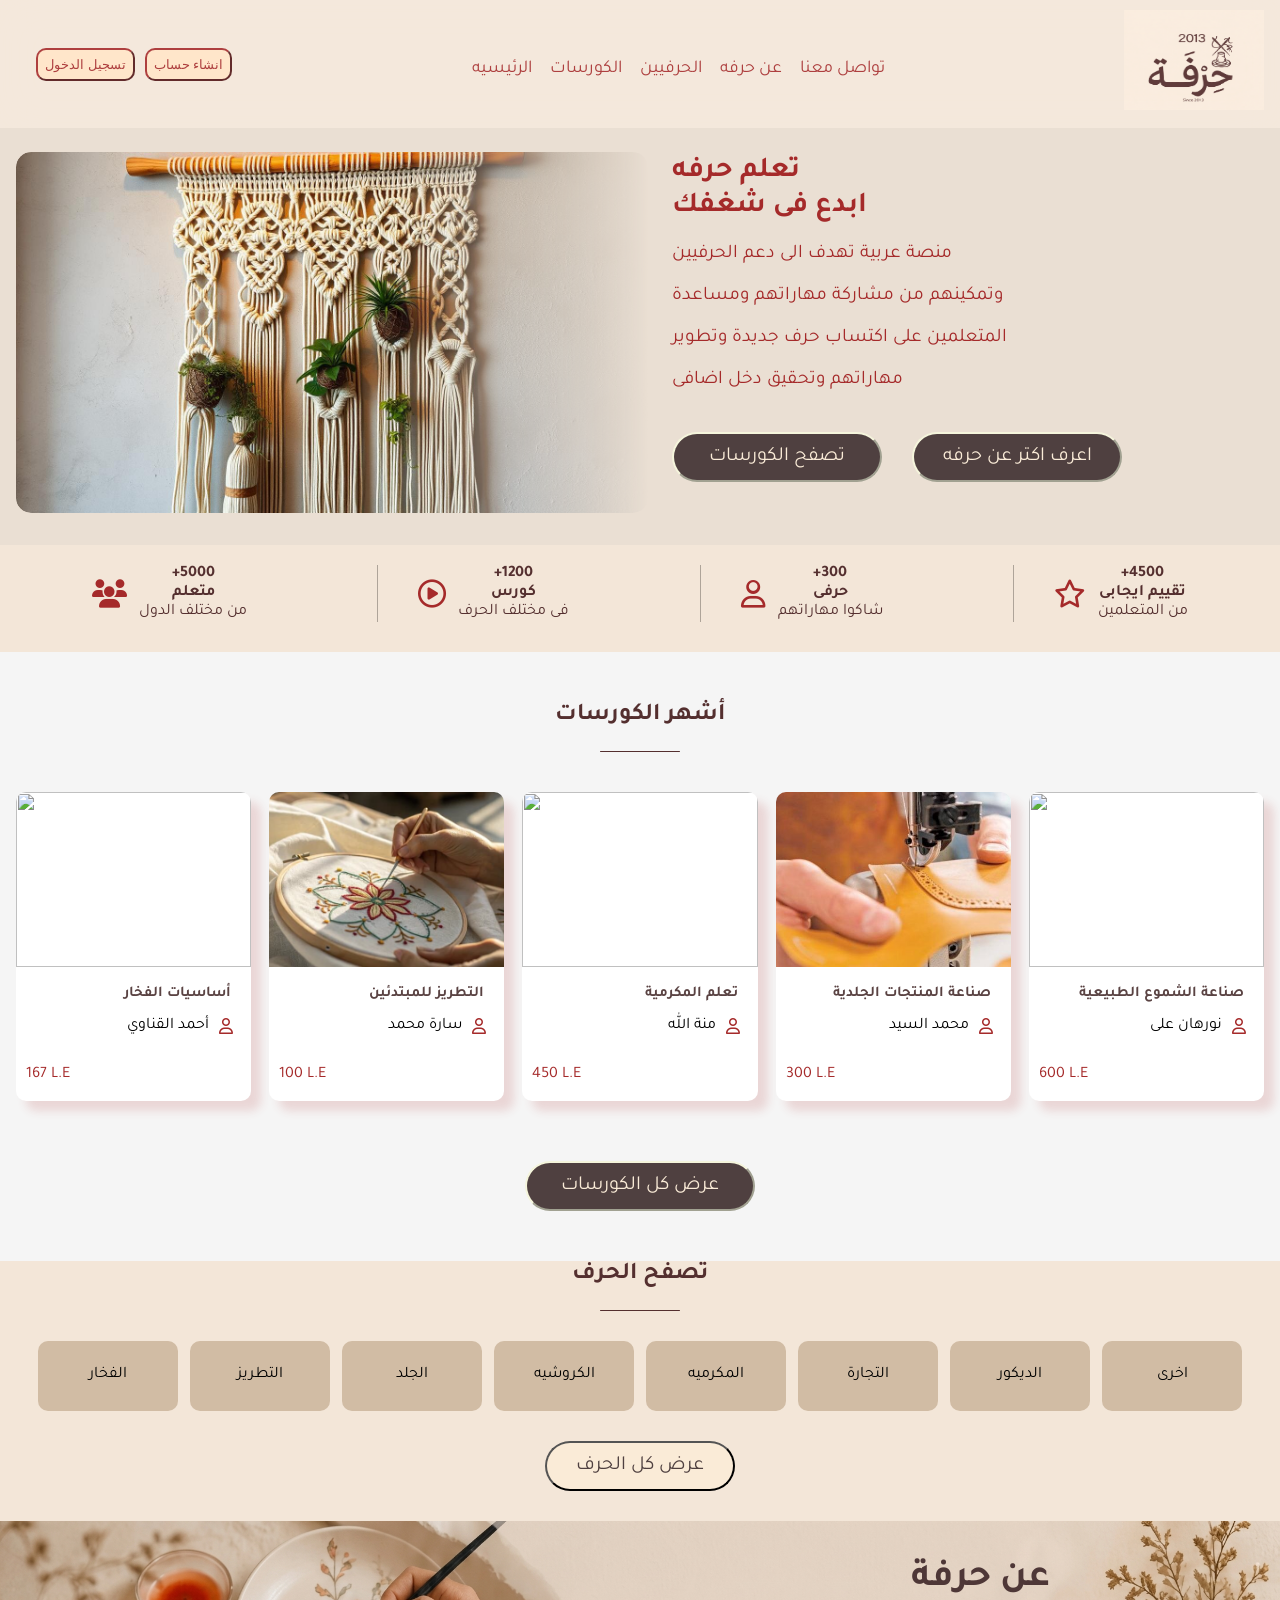
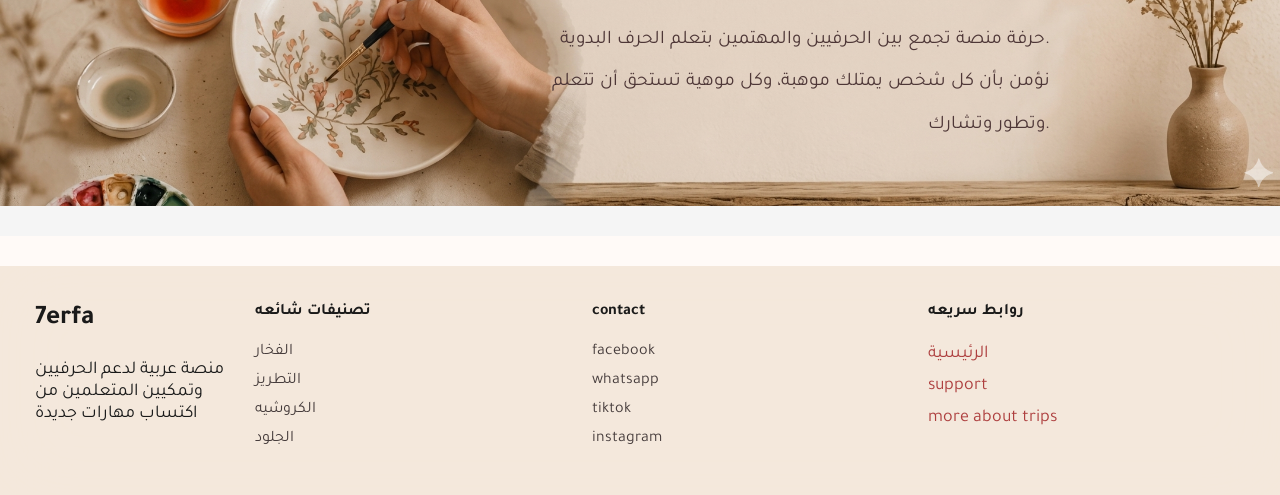
==== index.html @ 58185233 "af" ====
<!DOCTYPE html>
<html lang="en">
<head>
    <meta charset="UTF-8">
    <meta name="viewport" content="width=device-width, initial-scale=1.0">
    <title>7erfa</title>
    <link rel="stylesheet" href="https://cdnjs.cloudflare.com/ajax/libs/font-awesome/6.5.1/css/all.min.css"> 
    <link rel="stylesheet" href="https://maxst.icons8.com/vue-static/landings/line-awesome/line-awesome/1.3.0/css/line-awesome.min.css">

    <link rel="stylesheet" href="7erfa.css">
<link href="https://fonts.googleapis.com/css2?family=Marhey:wght@300;400;500;600;700&family=Tajawal:wght@200;300;400;500;700;800;900&display=swap" rel="stylesheet">
</head>
<body>
    <nav>
        <div class="buttons">
            <button class="login">تسجيل الدخول</button>
            <button class="login">انشاء حساب</button>
        </div>

        <input type="checkbox" id="menu-toggle" class="menu-toggle">
        <label for="menu-toggle" class="menu-icon" aria-label="Open menu">
            <span></span>
            <span></span>
            <span></span>
        </label>

        <ul class="tabs">
            <li><a href="#">الرئيسيه</a></li>
            <li><a href="#">الكورسات </a></li>
            <li><a href="#">الحرفيين</a></li>
            <li><a href="#">عن حرفه</a></li>
            <li><a href="#">تواصل معنا</a></li>

        </ul>
        <div>
            <img width="140" height="100" src="اخر تعديل.png" alt="">
        </div>
        
    </nav>
    <section>
        <div class="image" >
            <img  src="مكرمية-الحائط-الإبداعية.jpg" alt="">
        </div>
        <div class="hero_writing">
            <h1>تعلم حرفه </h1>
            <h1>ابدع فى شغفك</h1>
            <div class="heading">
            <p>منصة عربية تهدف الى دعم الحرفيين </p>
            <p>وتمكينهم من مشاركة مهاراتهم ومساعدة</p>
            <p>المتعلمين على اكتساب حرف جديدة وتطوير </p>
            <p>مهاراتهم وتحقيق دخل اضافى</p>
            </div>
            <div class="hero_buttons">
                <button class="section_button">تصفح الكورسات</button>
                <button class="section_button">اعرف اكتر عن حرفه</button>
                </div>
            
        </div>
    </section>
    
    <div class="review">
        <div class="image_text">
      <i class="fa-solid fa-users"></i>
        <div class="rev_list1">
            <strong> +5000 </strong>
            <strong>متعلم</strong>
            
             <span>  من مختلف الدول</span>
        </div>
        </div>
       <div class="image_text">
      <i class="fa-regular fa-circle-play"></i>
        <div class="rev_list1">
            <strong> +1200 </strong>
            <strong>كورس</strong>
            
             <span>  فى مختلف الحرف</span>
        </div>
        </div>
        <div class="image_text">
      <i class="fa-regular fa-user"></i>
        <div class="rev_list1">
            <strong> +300</strong>
            <strong>حرفى</strong>
            
             <span> شاكوا مهاراتهم</span>
        </div>
        </div>
        <div class="image_text">
      <i class="fa-regular fa-star"></i>
        <div class="rev_list1">
            <strong> +4500</strong>
            <strong>تقييم ايجابى</strong>
            
             <span> من المتعلمين</span>
        </div>
        </div>
    </div>
<div class="courses">
    <div class="title">
        <h2>أشهر الكورسات</h2>
        <span class="title-line"></span>
    </div>
    <div class="cards">
        <div class="card1">
            <div>
            <img src="فخار.png" alt="">
            </div>
            <div>
                <h4>أساسيات الفخار</h4>
            </div>
                    <div class="user">
            <i class="fa-regular fa-user"></i>
            <span>أحمد القناوي</span>

        </div>
        <div class="price">
            <p>167 L.E</p>
        </div>
        </div>
        <div class="card1">
            <div>
            <img src="تطريز.png" alt="">
            </div>
            <div>
                <h4>التطريز للمبتدئين</h4>
            </div>
                    <div class="user">
            <i class="fa-regular fa-user"></i>
            <span>سارة محمد</span>
            

        </div>
         <div class="price">
                <p>100 L.E</p>
            </div>
        </div>
        <div class="card1">
            <div>
            <img src="مكرمية.png" alt="">
            </div>
            <div>
                <h4>تعلم المكرمية</h4>
            </div>
                    <div class="user">
            <i class="fa-regular fa-user"></i>
            <span>منة الله</span>

        </div>
         <div class="price">
                <p>450 L.E</p>
            </div>
        </div>
        <div class="card1">
            <div>
            <img src="جلود.png" alt="">
            </div>
            <div>
                <h4>صناعة المنتجات الجلدية</h4>
            </div>
                    <div class="user">
            <i class="fa-regular fa-user"></i>
            <span>محمد السيد</span>

        </div>
         <div class="price">
                <p>300 L.E</p>
            </div>
        </div>
        <div class="card1">
             <div>
            <img src="شموع.png" alt="">
            </div>
            <div>
                <h4>صناعة الشموع الطبيعية</h4>
        </div>
        <div class="user">
            <i class="fa-regular fa-user"></i>
            <span>نورهان على</span>

        </div>
         <div class="price">
            <p>600 L.E</p>
            </div>
    </div>

</div>
<div class="view_courses">
    <button class="courses_button">عرض كل الكورسات</button>

</div>
<div class="crafts">
<div class="title">
        <h2>تصفح الحرف</h2>
        <span class="title-line"></span>
    </div>
    <div class="craft_dad">
        <div class="craft_child">
            <i class="las la-mortar-pestle"></i>
            <span>الفخار</span>
        </div>
        <div class="craft_child">
            <i class="las la-cut"></i>
            <span>التطريز</span>

        </div>
        <div class="craft_child">
            <i class="las la-wallet"></i>
            <span>الجلد</span>

        </div>
        <div class="craft_child">
            <i class="las la-ribbon"></i>
            <span>الكروشيه</span>

        </div>
        <div class="craft_child">
            <i class="las la-layer-group"></i>
            <span>المكرميه</span>

        </div>
        <div class="craft_child">
            <i class="las la-tools"></i>
            <span>التجارة</span>

        </div>
        <div class="craft_child">
            <i class="las la-couch"></i>
            <span>الديكور</span>

        </div>
        <div class="craft_child">
            <i class="las la-ellipsis-h"></i>
            <span>اخرى</span>

        </div>


    </div>
    <div class="subTitle">
        <button class="view">عرض كل الحرف</button>
    </div>
    <div class="about_image">
        <div class="write">
       <h1>عن حرفة</h1>
       <p >حرفة منصة تجمع بين الحرفيين والمهتمين بتعلم الحرف البدوية.</p>
       <p> نؤمن بأن كل شخص يمتلك موهبة، وكل موهية تستحق أن تتعلم </p>
       <p> وتطور وتشارك.</p>
       </div>
       <div class="icon_text">
        <!-- <div class="backbnr_text">
            <i class="fa-solid fa-award"></i>
            <div class="icon_desc">
                <strong>شهادات اتمام</strong>
                <strong>لجميع المستويات</strong>
                <p>للكورسات</p>
            </div> -->

        </div>
       </div>
    </div>
    
    </div>
        <footer class="footer">
        <div class="begin">
            <h2>7erfa</h2>
            <p>منصة عربية لدعم الحرفيين وتمكيين المتعلمين من اكتساب مهارات جديدة</p>
        </div>
        <div class="foot">
            <h4>تصنيفات شائعه</h4>
            <ul class="list">
                <li>الفخار</li>
                <li >التطريز</li>
                <li>الكروشيه</li>
                <li >الجلود</li>
            </ul>

        </div>
        <div class="foot">
            <h4>contact</h4>
            <ul class="list">
                <li >facebook</li>
                <li>whatsapp</li>
                <li>tiktok</li>
                <li>instagram</li>

            </ul>

        </div>
        <div class="foot">
            <h4>روابط سريعه</h4>
            <ul class="list">
                <li ><a href="#">الرئيسية</a></li>
                <li ><a href="#">support</a></li>
                <li ><a href="#">more about trips</a></li>
            </ul>

        </div>
    </footer>


    
</body>
</html>
---- 7erfa.css ----
* {
  box-sizing: border-box;
}

body {
  margin: 0;
  font-family: "Tajawal", Arial, sans-serif;
  background-color: #fffaf7;
}

nav {
  background-color: rgb(243, 230, 216);
  display: flex;
  justify-content: space-between;
  align-items: center;
  gap: 16px;
  flex-wrap: wrap;
  opacity: 0.9;
  backdrop-filter: blur(20px);
  padding: 10px 16px;
  position: relative;
}

.menu-toggle {
  display: none;
}

.menu-icon {
  display: none;
  flex-direction: column;
  gap: 4px;
  cursor: pointer;
  padding: 6px;
}

.menu-icon span {
  width: 26px;
  height: 3px;
  background-color: brown;
  border-radius: 2px;
}

.tabs,
.buttons {
  display: flex;
  flex-wrap: wrap;
  align-items: center;
}

.tabs {
  display: flex;
  list-style: none;
  gap: 18px;
  margin: 0;
  padding: 0;
}

.buttons {
  display: flex;
  gap: 10px;
  padding-left: 0;
}
a {
  text-decoration: none;
  color: brown;
  transition: 0.5s;
  font-size: 18px;
}
a:hover {
  text-decoration: underline;
}
.des {
  display: flex;
  list-style: none;
  gap: 30px;
  text-decoration: none;
  /* padding-right: 0px; */
}
.buttons {
  padding-left: 20px;
}
.login {
  color: brown;
  background-color: bisque;
  border-radius: 10px;
  border-color: brown;
  gap: 20px;
  padding: 7px;
  transition: 0.5s;
}
button:hover {
  background-color: brown;
  color: bisque;
}
section {
  display: flex;
  justify-content: space-between;
  align-items: center;
  gap: 24px;
  background-color: rgb(234, 223, 211);
  padding: 24px 16px 32px;
}

.image {
  flex: 1 1 420px;
}

.image img {
  width: 100%;
  max-width: 700px;
  height: auto;
  display: block;
  border-radius: 15px;
  -webkit-mask-image: linear-gradient(to right, black 60%, transparent 100%);
  mask-image: linear-gradient(to right, black 60%, transparent 100%);
}

.hero_writing {
  flex: 1 1 380px;
  color: brown;
  padding-right: 0;
  font-family: "Tajawal";
  font-size: larger;
}

.hero_writing h1 {
  margin: 0;
}
.hero_buttons {
  padding-top: 20px;
  display: flex;
  gap: 30px;
  /* gap: 30px; مبتتعملش الا لو كان العنصر flex */
}
.section_button {
  height: 50px;
  width: 210px;
  font-size: 20px;
  font-family: "Tajawal";
  background-color: rgb(79, 64, 64);
  color: antiquewhite;
  border-color: beige;
  border-radius: 25px;
  margin-bottom: 30px;
  transition: 0.5s;
}
.review {
  background-color: rgb(243, 230, 216);
  display: flex;
  justify-content: space-around;
  align-items: center;
  flex-wrap: wrap;
  gap: 16px;
  padding: 20px 35px;
  padding-bottom: 30px;
}

.image_text {
  display: flex;
  gap: 12px;
  align-items: center;
  border-left: 1px solid #aea499; /* بيعمل الخط الفاصل بس هيعمل واحد زياده على الشمال*/
  padding-left: 40px;
}
/* الكود ده بيقول للمتصفح: المجموعة الأخيرة مـتحطش لها خط */

.image_text:first-of-type {
  border-left: none;
  padding-left: 0;
}
.image_text i {
  color: brown;
  font-size: 28px;
}

.rev_list1 {
  display: flex;
  flex-direction: column;
  text-align: right;
  color: rgb(84, 47, 47);
  max-width: 120px;
  font-family: "Tajawal";
  text-align: center;
  align-items: center;
}
.courses {
  background-color: whitesmoke;
  margin-top: 0px;
  padding: 30px 0;
}
.title {
  text-align: center;
  font-family: "Tajawal";
  color: rgb(84, 47, 47);
}
.title h2 {
  padding: 0%;
}
.title .title-line {
  display: block;
  width: 80px;
  height: 1px;
  background-color: rgb(84, 47, 47);
  margin: 10px auto 10px; /*auto مسؤل انه يخلى الخط فى النص*/
  border-radius: 10px;
}
.cards {
  background-color: whitesmoke;
  padding: 30px 16px;
  display: flex;
  justify-content: center;
  align-items: stretch;
  flex-wrap: wrap;
  gap: 18px;
}
.card1 {
  flex: 1 1 220px;
  max-width: 260px;
  min-height: 300px;
  background-color: white;
  border-radius: 10px;
  box-shadow: 10px 10px 10px rgb(234, 214, 214);
  overflow: hidden;
}
.card1 img {
  width: 100%;
  height: 175px;
  object-fit: cover; /*بتحمى الصورة من التشويه*/
  margin-bottom: 0px;
}
.card1 h4 {
  color: rgb(90, 67, 67);
  text-align: right;
  padding-right: 20px;
  font-family: "Tajawal";
  font-size: 15px;
  margin-top: 10px;
  margin-bottom: 0px;
}
.user {
  display: flex;
  align-items: center;
  gap: 10px; /*مبتشتغلش مع justify content: space between*/
  flex-direction: row-reverse;
}
.user i {
  width: 32px;
  height: 32px;
  padding-right: 5px;
  margin-top: 15px;
  color: brown;
}
.price {
  color: brown;
  padding-left: 10px;
}
.view_courses {
  text-align: center;
  margin-top: 30px;
}
.courses_button {
  height: 50px;
  width: 230px;
  font-size: 20px;
  font-family: "Tajawal";
  background-color: rgb(79, 64, 64);
  color: antiquewhite;
  border-color: beige;
  border-radius: 25px;
  margin-bottom: 30px;
  transition: 0.5s;
}
.crafts {
  background-color: rgb(243, 230, 216);
}
.craft_dad {
  display: flex;
  justify-content: center;
  flex-wrap: wrap;
  gap: 12px;
  padding: 0 16px;
  margin-top: 30px;
}
.craft_child {
  display: flex;
  flex-direction: column;
  align-items: center;
  justify-content: center;
  text-align: center;
  flex: 1 1 110px;
  min-height: 70px;
  max-width: 140px;
  background-color: rgb(209, 188, 164);
  border-radius: 10px;
}
.craft_child i {
  font-size: 28px;
}
.view {
  height: 50px;
  width: 190px;
  font-size: 20px;
  font-family: "Tajawal";
  background-color: antiquewhite;
  color: rgb(79, 64, 64);
  border-color: 79, 64, 64;
  border-radius: 25px;
  margin-bottom: 30px;
  margin-top: 30px;
  transition: 0.5s;
}
.subTitle {
  text-align: center;
}
.about_image {
  background-image: url(back\ bnr.png);
  background-size: cover;
}

.write {
  text-align: right;
  padding-right: 230px;
  padding-top: 10px;
  padding-bottom: 50px;
  font-size: larger;
  font-family: "Tajawal";
  color: rgb(78, 55, 55);
}

.footer {
  background-color: rgb(243, 230, 216);
  display: flex;
  justify-content: space-between;
  align-items: flex-start;
  flex-wrap: wrap;
  gap: 20px;
  padding: 16px 35px 30px;
  opacity: 0.9;
  backdrop-filter: blur(35px);
  margin-top: 30px;
}

.foot {
  flex: 1 1 180px;
}
.begin {
  width: 200px;
  font-size: large;
}
.list {
  list-style: none;
  text-decoration: none;
  padding-left: 0px;
  color: rgb(49, 38, 38);
}
li {
  margin-top: 10px;
}

@media (max-width: 1024px) {
  section {
    flex-direction: column;
    text-align: center;
  }

  .hero_writing {
    text-align: center;
  }

  .hero_buttons {
    justify-content: center;
    flex-wrap: wrap;
  }

  .review,
  .footer {
    justify-content: center;
  }
}

@media (max-width: 768px) {
  nav {
    justify-content: center;
    text-align: center;
  }

  .menu-icon {
    display: flex;
  }

  .tabs {
    display: none;
    width: 100%;
    flex-direction: column;
    align-items: center;
    gap: 12px;
    padding: 10px 0 4px;
    order: 4;
    background: rgba(243, 230, 216, 0.98);
    border-radius: 10px;
  }

  .menu-toggle:checked ~ .tabs {
    display: flex;
  }

  .buttons,
  .hero_buttons {
    justify-content: center;
  }

  .buttons {
    width: 100%;
    max-width: 280px;
  }

  .image_text {
    border-left: none;
    border-top: 1px solid #aea499;
    padding-left: 0;
    padding-top: 12px;
    width: 100%;
    justify-content: center;
  }

  .image_text:first-of-type {
    border-top: none;
    padding-top: 0;
  }

  .write {
    padding-right: 16px;
    padding-left: 16px;
    text-align: center;
    

  }
  .write h1 {
    text-align: center;
    color: rgb(33, 18, 18);
  }
  .write p {
    text-align: center;
    color: rgb(46, 30, 30);
    font-weight: bold;
  }
  .footer {
    text-align: center;
  }
  .image {
    flex: 1 1 200px;
}

}
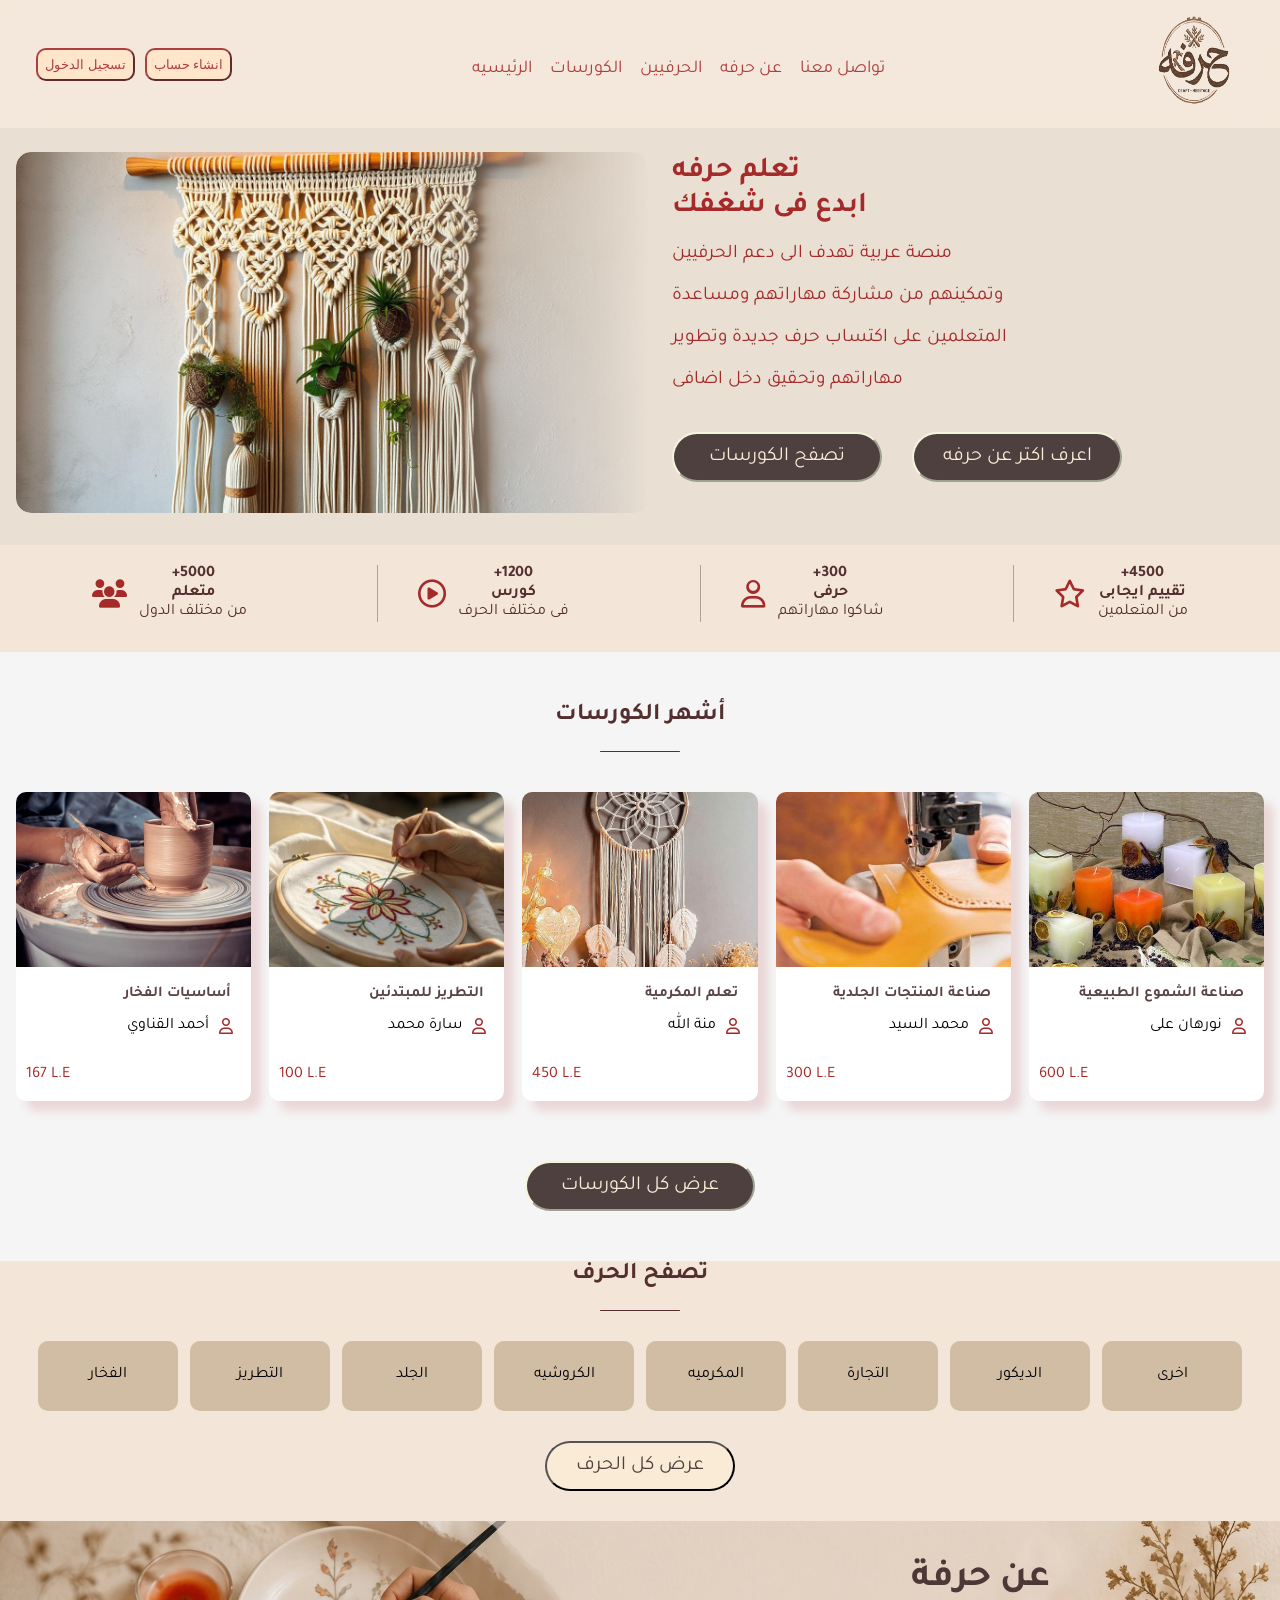
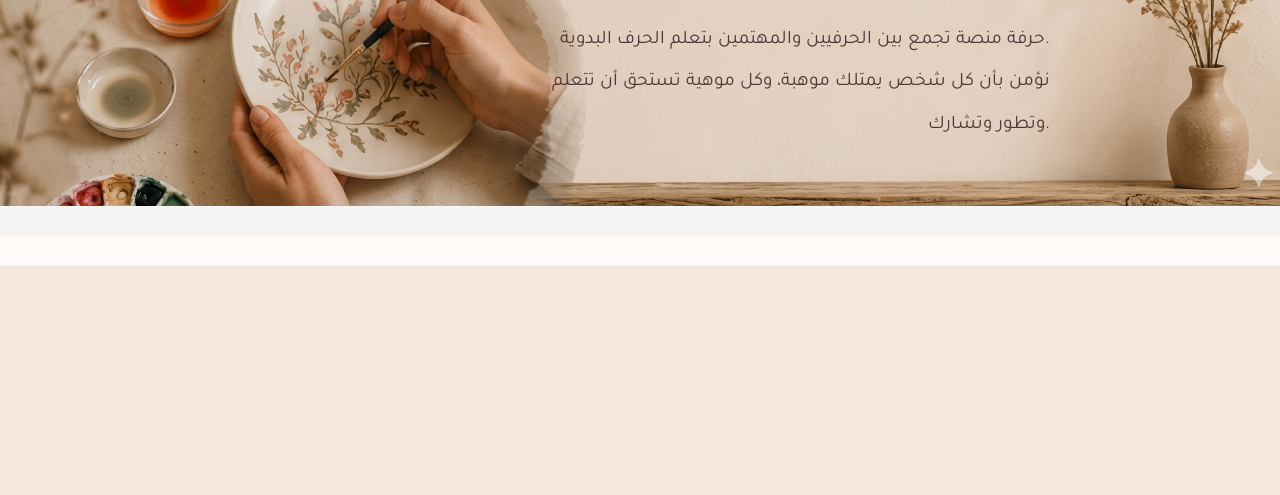
==== commit 8b65f0e4: "hi" ====
--- a/index.html
+++ b/index.html
@@ -25,7 +25,7 @@
         </label>
 
         <ul class="tabs">
-            <li><a href="#">الرئيسيه</a></li>
+            <li><a href="index.html">الرئيسيه</a></li>
             <li><a href="#">الكورسات </a></li>
             <li><a href="#">الحرفيين</a></li>
             <li><a href="#">عن حرفه</a></li>
@@ -33,7 +33,7 @@
 
         </ul>
         <div>
-            <img width="140" height="100" src="اخر تعديل.png" alt="">
+            <img width="140" height="100" src="7erfa logo.png" alt="">
         </div>
         
     </nav>
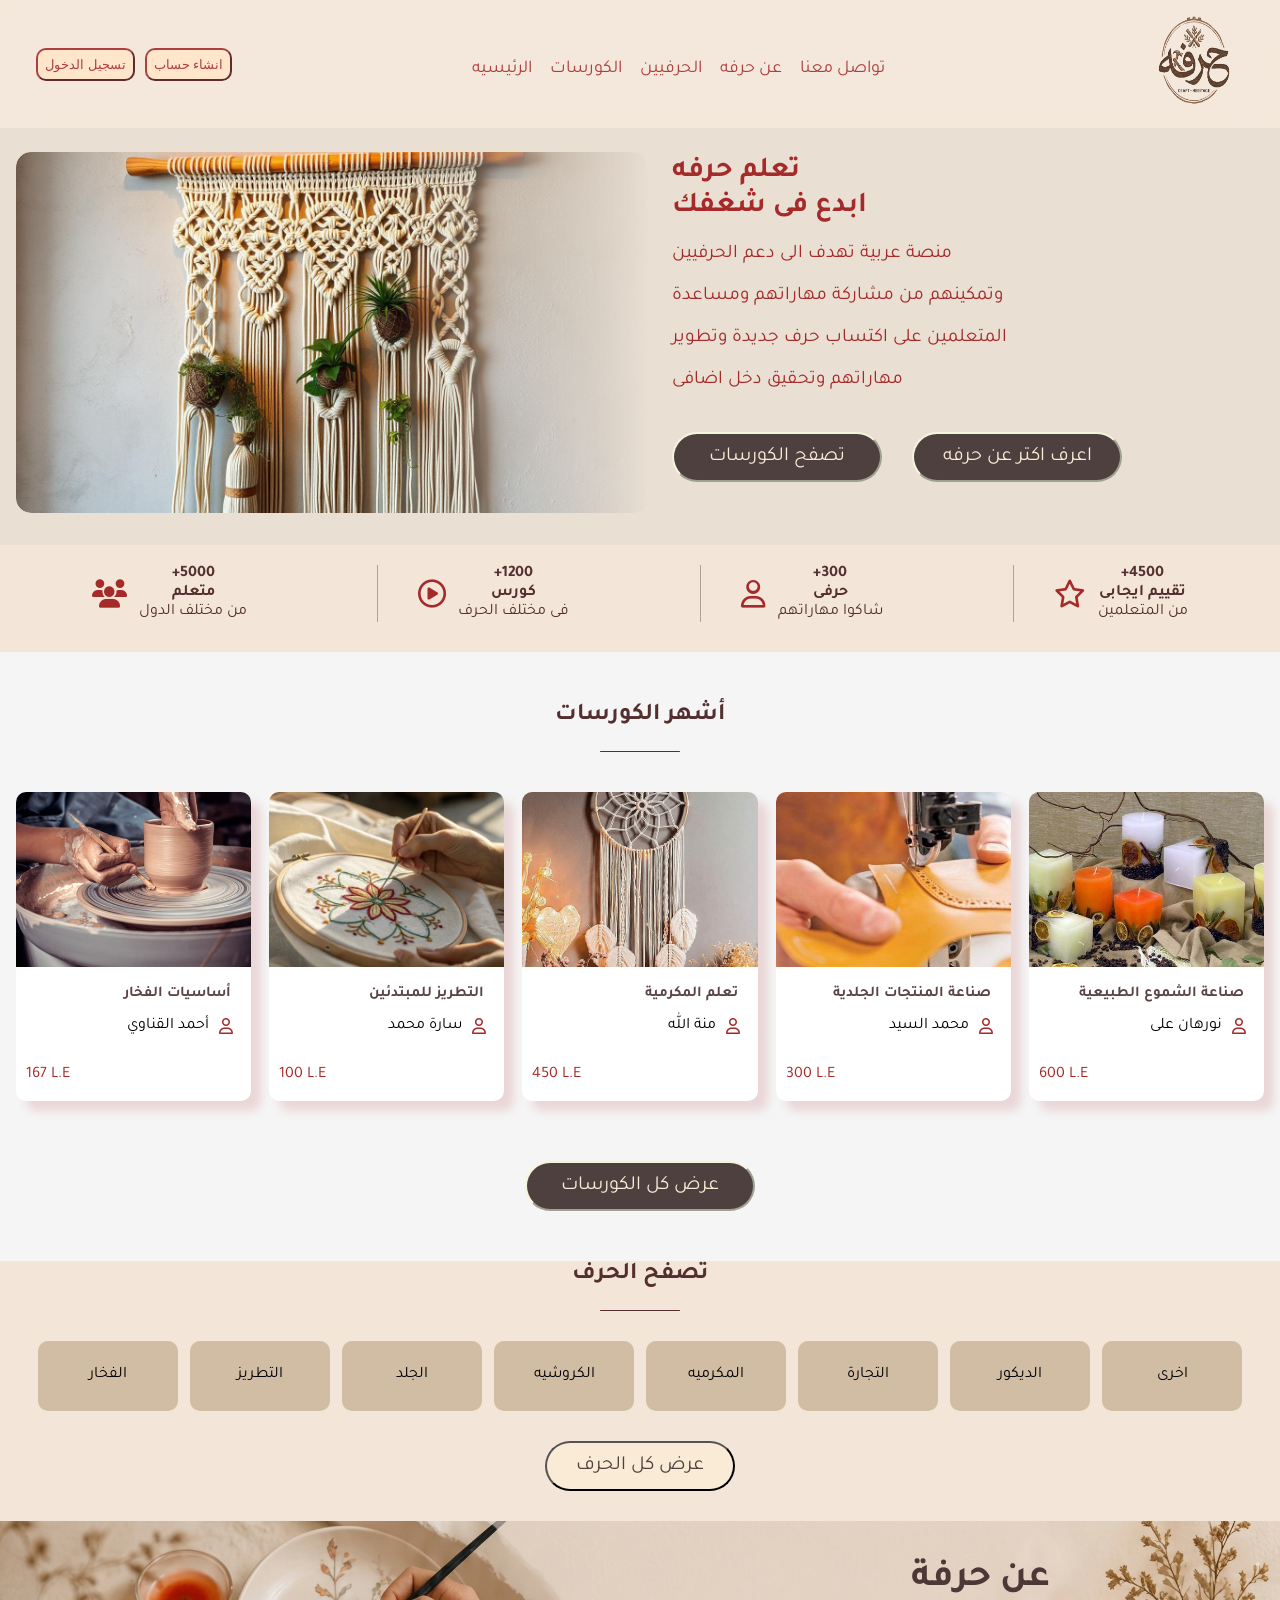
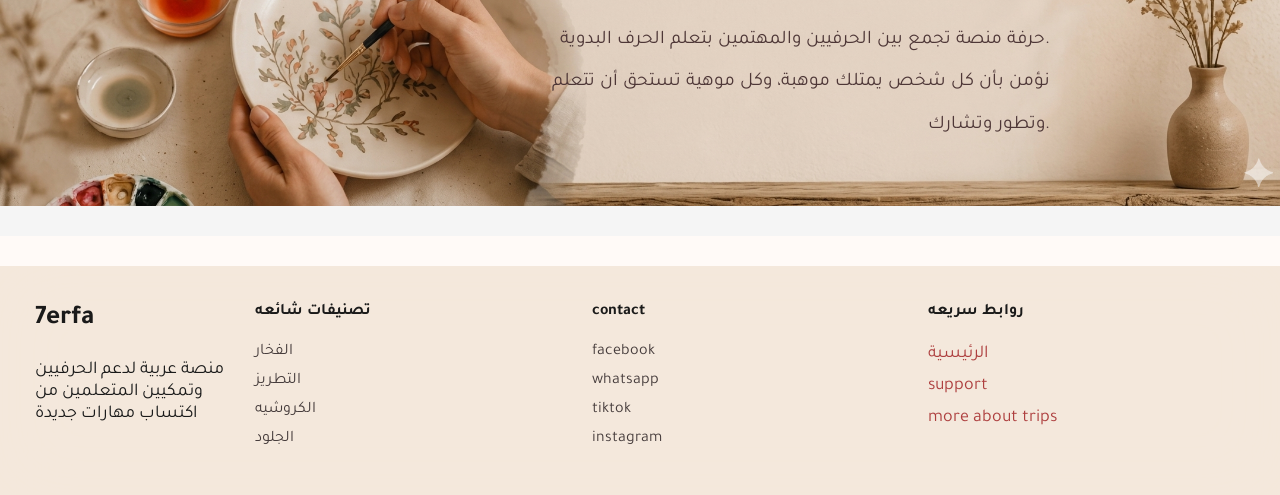
==== commit edfc63d2: "Meta" ====
--- a/index.html
+++ b/index.html
@@ -3,6 +3,7 @@
 <head>
     <meta charset="UTF-8">
     <meta name="viewport" content="width=device-width, initial-scale=1.0">
+    <meta name="google-site-verification" content="bdqSk3qdmRMobieDYFeh3QutEahui7GrvQiyG6BUED8" />
     <title>7erfa</title>
     <link rel="stylesheet" href="https://cdnjs.cloudflare.com/ajax/libs/font-awesome/6.5.1/css/all.min.css"> 
     <link rel="stylesheet" href="https://maxst.icons8.com/vue-static/landings/line-awesome/line-awesome/1.3.0/css/line-awesome.min.css">
@@ -23,7 +24,7 @@
             <span></span>
             <span></span>
         </label>
-
+ 
         <ul class="tabs">
             <li><a href="index.html">الرئيسيه</a></li>
             <li><a href="#">الكورسات </a></li>
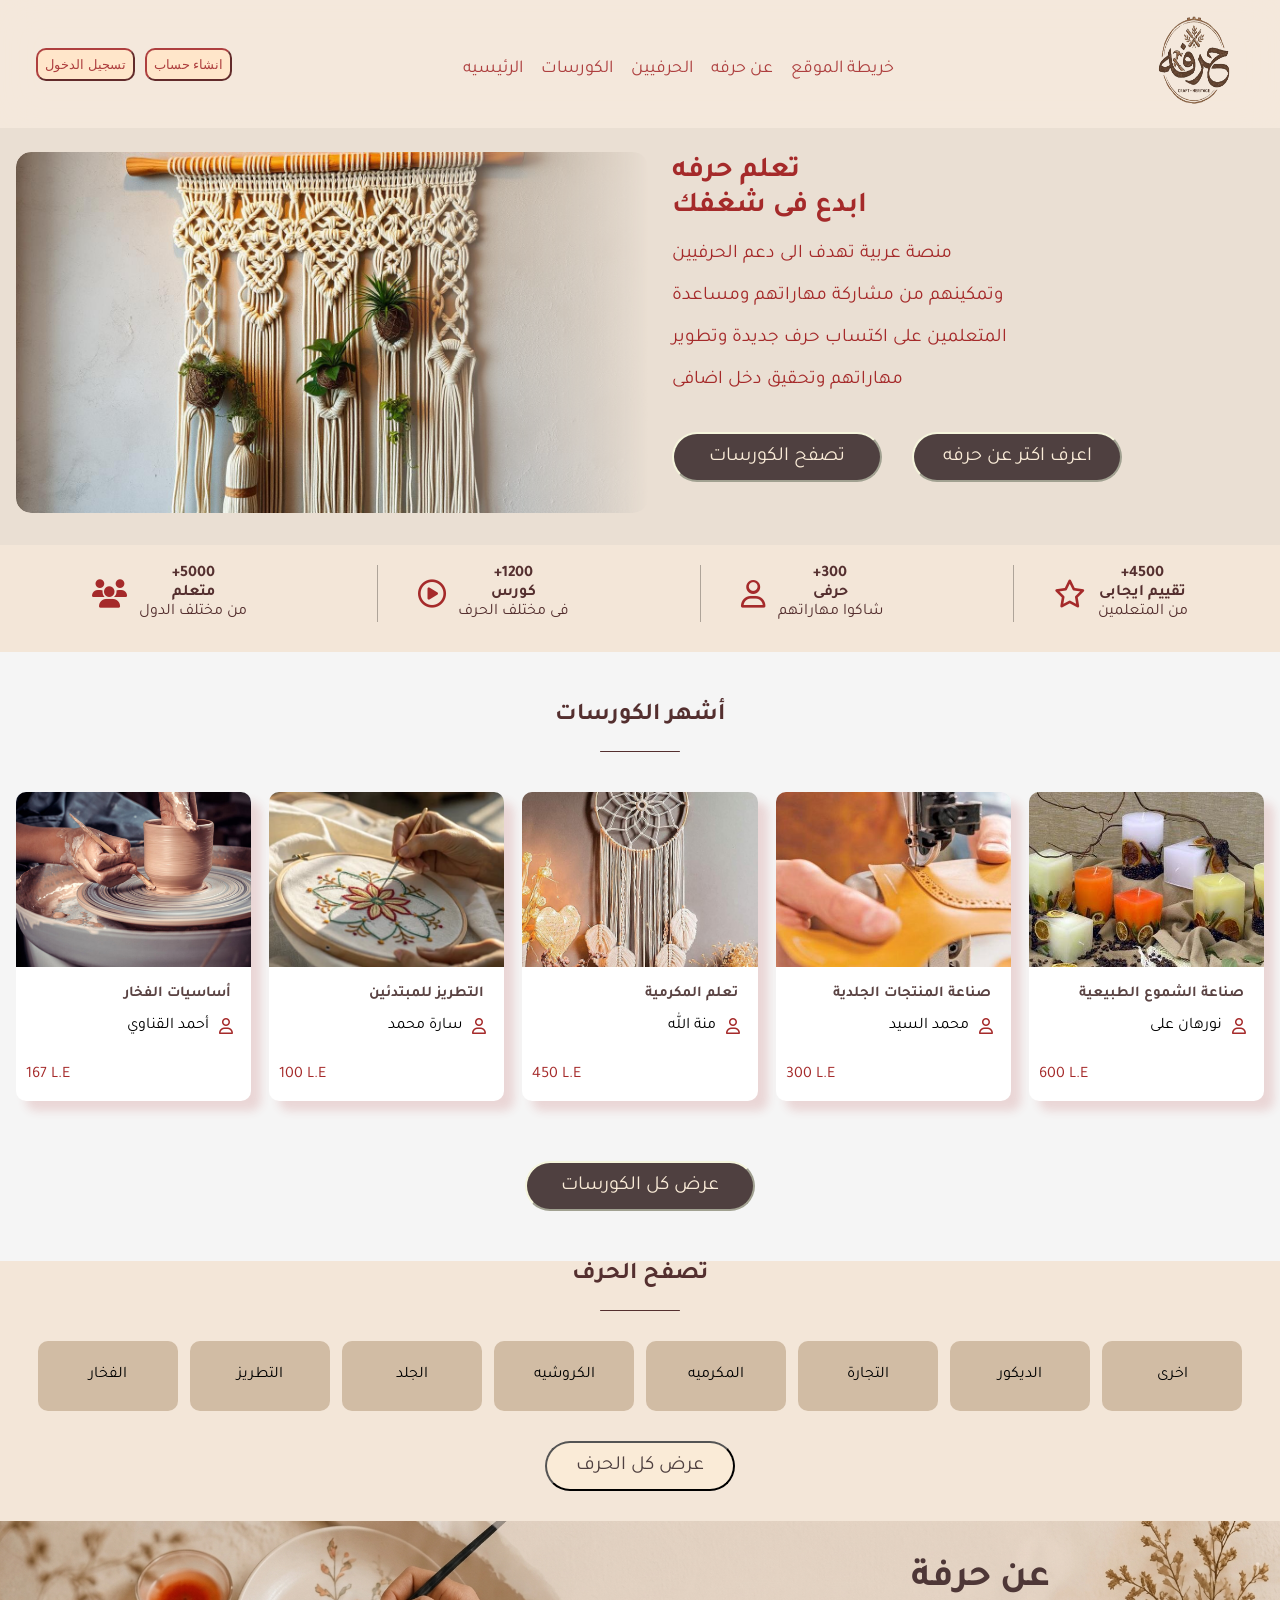
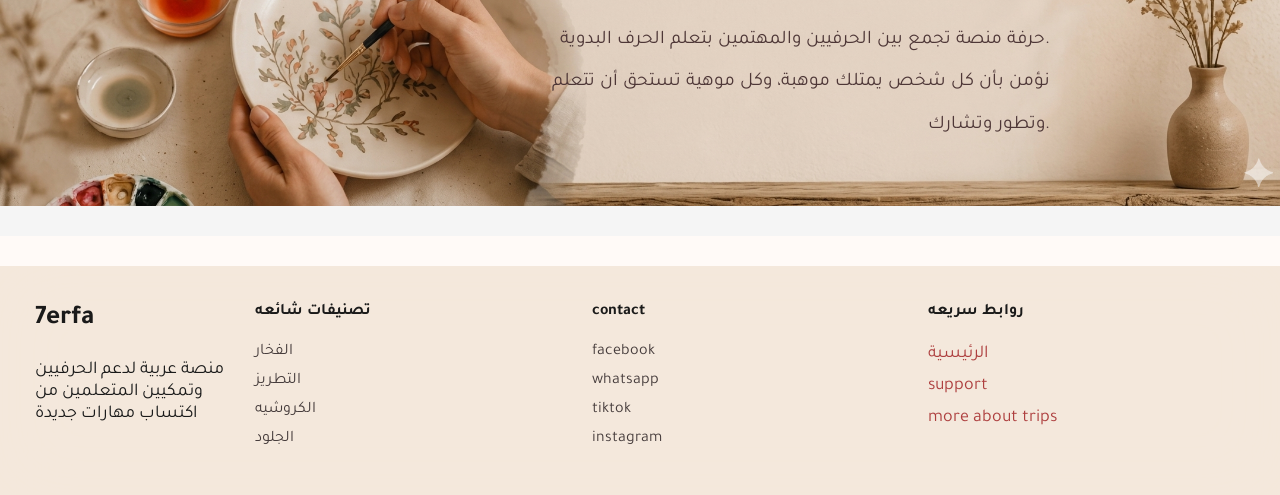
==== commit 8f73afc8: "Sitemap" ====
--- a/index.html
+++ b/index.html
@@ -1,305 +1,288 @@
-<!DOCTYPE html>
+<!doctype html>
 <html lang="en">
-<head>
-    <meta charset="UTF-8">
-    <meta name="viewport" content="width=device-width, initial-scale=1.0">
-    <meta name="google-site-verification" content="bdqSk3qdmRMobieDYFeh3QutEahui7GrvQiyG6BUED8" />
+  <head>
+    <meta charset="UTF-8" />
+    <meta name="viewport" content="width=device-width, initial-scale=1.0" />
+    <meta
+      name="google-site-verification"
+      content="bdqSk3qdmRMobieDYFeh3QutEahui7GrvQiyG6BUED8"
+    />
     <title>7erfa</title>
-    <link rel="stylesheet" href="https://cdnjs.cloudflare.com/ajax/libs/font-awesome/6.5.1/css/all.min.css"> 
-    <link rel="stylesheet" href="https://maxst.icons8.com/vue-static/landings/line-awesome/line-awesome/1.3.0/css/line-awesome.min.css">
-
-    <link rel="stylesheet" href="7erfa.css">
-<link href="https://fonts.googleapis.com/css2?family=Marhey:wght@300;400;500;600;700&family=Tajawal:wght@200;300;400;500;700;800;900&display=swap" rel="stylesheet">
-</head>
-<body>
+    <link
+      rel="stylesheet"
+      href="https://cdnjs.cloudflare.com/ajax/libs/font-awesome/6.5.1/css/all.min.css"
+    />
+    <link
+      rel="stylesheet"
+      href="https://maxst.icons8.com/vue-static/landings/line-awesome/line-awesome/1.3.0/css/line-awesome.min.css"
+    />
+
+    <link rel="stylesheet" href="7erfa.css" />
+    <link
+      href="https://fonts.googleapis.com/css2?family=Marhey:wght@300;400;500;600;700&family=Tajawal:wght@200;300;400;500;700;800;900&display=swap"
+      rel="stylesheet"
+    />
+  </head>
+  <body>
     <nav>
-        <div class="buttons">
-            <button class="login">تسجيل الدخول</button>
-            <button class="login">انشاء حساب</button>
-        </div>
-
-        <input type="checkbox" id="menu-toggle" class="menu-toggle">
-        <label for="menu-toggle" class="menu-icon" aria-label="Open menu">
-            <span></span>
-            <span></span>
-            <span></span>
-        </label>
- 
-        <ul class="tabs">
-            <li><a href="index.html">الرئيسيه</a></li>
-            <li><a href="#">الكورسات </a></li>
-            <li><a href="#">الحرفيين</a></li>
-            <li><a href="#">عن حرفه</a></li>
-            <li><a href="#">تواصل معنا</a></li>
-
-        </ul>
-        <div>
-            <img width="140" height="100" src="7erfa logo.png" alt="">
-        </div>
-        
+      <div class="buttons">
+        <button class="login">تسجيل الدخول</button>
+        <button class="login">انشاء حساب</button>
+      </div>
+
+      <input type="checkbox" id="menu-toggle" class="menu-toggle" />
+      <label for="menu-toggle" class="menu-icon" aria-label="Open menu">
+        <span></span>
+        <span></span>
+        <span></span>
+      </label>
+
+      <ul class="tabs">
+        <li><a href="index.html">الرئيسيه</a></li>
+        <li><a href="#courses">الكورسات </a></li>
+        <li><a href="#crafts">الحرفيين</a></li>
+        <li><a href="#about">عن حرفه</a></li>
+        <li><a href="sitemap.html">خريطة الموقع</a></li>
+      </ul>
+      <div>
+        <img width="140" height="100" src="7erfa logo.png" alt="" />
+      </div>
     </nav>
     <section>
-        <div class="image" >
-            <img  src="مكرمية-الحائط-الإبداعية.jpg" alt="">
-        </div>
-        <div class="hero_writing">
-            <h1>تعلم حرفه </h1>
-            <h1>ابدع فى شغفك</h1>
-            <div class="heading">
-            <p>منصة عربية تهدف الى دعم الحرفيين </p>
-            <p>وتمكينهم من مشاركة مهاراتهم ومساعدة</p>
-            <p>المتعلمين على اكتساب حرف جديدة وتطوير </p>
-            <p>مهاراتهم وتحقيق دخل اضافى</p>
-            </div>
-            <div class="hero_buttons">
-                <button class="section_button">تصفح الكورسات</button>
-                <button class="section_button">اعرف اكتر عن حرفه</button>
-                </div>
-            
-        </div>
+      <div class="image">
+        <img src="مكرمية-الحائط-الإبداعية.jpg" alt="" />
+      </div>
+      <div class="hero_writing">
+        <h1>تعلم حرفه</h1>
+        <h1>ابدع فى شغفك</h1>
+        <div class="heading">
+          <p>منصة عربية تهدف الى دعم الحرفيين</p>
+          <p>وتمكينهم من مشاركة مهاراتهم ومساعدة</p>
+          <p>المتعلمين على اكتساب حرف جديدة وتطوير</p>
+          <p>مهاراتهم وتحقيق دخل اضافى</p>
+        </div>
+        <div class="hero_buttons">
+          <button class="section_button">تصفح الكورسات</button>
+          <button class="section_button">اعرف اكتر عن حرفه</button>
+        </div>
+      </div>
     </section>
-    
+
     <div class="review">
-        <div class="image_text">
-      <i class="fa-solid fa-users"></i>
-        <div class="rev_list1">
-            <strong> +5000 </strong>
-            <strong>متعلم</strong>
-            
-             <span>  من مختلف الدول</span>
-        </div>
-        </div>
-       <div class="image_text">
-      <i class="fa-regular fa-circle-play"></i>
-        <div class="rev_list1">
-            <strong> +1200 </strong>
-            <strong>كورس</strong>
-            
-             <span>  فى مختلف الحرف</span>
-        </div>
-        </div>
-        <div class="image_text">
-      <i class="fa-regular fa-user"></i>
-        <div class="rev_list1">
-            <strong> +300</strong>
-            <strong>حرفى</strong>
-            
-             <span> شاكوا مهاراتهم</span>
-        </div>
-        </div>
-        <div class="image_text">
-      <i class="fa-regular fa-star"></i>
-        <div class="rev_list1">
-            <strong> +4500</strong>
-            <strong>تقييم ايجابى</strong>
-            
-             <span> من المتعلمين</span>
-        </div>
-        </div>
+      <div class="image_text">
+        <i class="fa-solid fa-users"></i>
+        <div class="rev_list1">
+          <strong> +5000 </strong>
+          <strong>متعلم</strong>
+
+          <span> من مختلف الدول</span>
+        </div>
+      </div>
+      <div class="image_text">
+        <i class="fa-regular fa-circle-play"></i>
+        <div class="rev_list1">
+          <strong> +1200 </strong>
+          <strong>كورس</strong>
+
+          <span> فى مختلف الحرف</span>
+        </div>
+      </div>
+      <div class="image_text">
+        <i class="fa-regular fa-user"></i>
+        <div class="rev_list1">
+          <strong> +300</strong>
+          <strong>حرفى</strong>
+
+          <span> شاكوا مهاراتهم</span>
+        </div>
+      </div>
+      <div class="image_text">
+        <i class="fa-regular fa-star"></i>
+        <div class="rev_list1">
+          <strong> +4500</strong>
+          <strong>تقييم ايجابى</strong>
+
+          <span> من المتعلمين</span>
+        </div>
+      </div>
     </div>
-<div class="courses">
-    <div class="title">
+    <div class="courses" id="courses">
+      <div class="title">
         <h2>أشهر الكورسات</h2>
         <span class="title-line"></span>
-    </div>
-    <div class="cards">
-        <div class="card1">
-            <div>
-            <img src="فخار.png" alt="">
-            </div>
-            <div>
-                <h4>أساسيات الفخار</h4>
-            </div>
-                    <div class="user">
+      </div>
+      <div class="cards">
+        <div class="card1">
+          <div>
+            <img src="فخار.png" alt="" />
+          </div>
+          <div>
+            <h4>أساسيات الفخار</h4>
+          </div>
+          <div class="user">
             <i class="fa-regular fa-user"></i>
             <span>أحمد القناوي</span>
-
-        </div>
-        <div class="price">
+          </div>
+          <div class="price">
             <p>167 L.E</p>
-        </div>
-        </div>
-        <div class="card1">
-            <div>
-            <img src="تطريز.png" alt="">
-            </div>
-            <div>
-                <h4>التطريز للمبتدئين</h4>
-            </div>
-                    <div class="user">
+          </div>
+        </div>
+        <div class="card1">
+          <div>
+            <img src="تطريز.png" alt="" />
+          </div>
+          <div>
+            <h4>التطريز للمبتدئين</h4>
+          </div>
+          <div class="user">
             <i class="fa-regular fa-user"></i>
             <span>سارة محمد</span>
-            
-
-        </div>
-         <div class="price">
-                <p>100 L.E</p>
-            </div>
-        </div>
-        <div class="card1">
-            <div>
-            <img src="مكرمية.png" alt="">
-            </div>
-            <div>
-                <h4>تعلم المكرمية</h4>
-            </div>
-                    <div class="user">
+          </div>
+          <div class="price">
+            <p>100 L.E</p>
+          </div>
+        </div>
+        <div class="card1">
+          <div>
+            <img src="مكرمية.png" alt="" />
+          </div>
+          <div>
+            <h4>تعلم المكرمية</h4>
+          </div>
+          <div class="user">
             <i class="fa-regular fa-user"></i>
             <span>منة الله</span>
-
-        </div>
-         <div class="price">
-                <p>450 L.E</p>
-            </div>
-        </div>
-        <div class="card1">
-            <div>
-            <img src="جلود.png" alt="">
-            </div>
-            <div>
-                <h4>صناعة المنتجات الجلدية</h4>
-            </div>
-                    <div class="user">
+          </div>
+          <div class="price">
+            <p>450 L.E</p>
+          </div>
+        </div>
+        <div class="card1">
+          <div>
+            <img src="جلود.png" alt="" />
+          </div>
+          <div>
+            <h4>صناعة المنتجات الجلدية</h4>
+          </div>
+          <div class="user">
             <i class="fa-regular fa-user"></i>
             <span>محمد السيد</span>
-
-        </div>
-         <div class="price">
-                <p>300 L.E</p>
-            </div>
-        </div>
-        <div class="card1">
-             <div>
-            <img src="شموع.png" alt="">
-            </div>
-            <div>
-                <h4>صناعة الشموع الطبيعية</h4>
-        </div>
-        <div class="user">
+          </div>
+          <div class="price">
+            <p>300 L.E</p>
+          </div>
+        </div>
+        <div class="card1">
+          <div>
+            <img src="شموع.png" alt="" />
+          </div>
+          <div>
+            <h4>صناعة الشموع الطبيعية</h4>
+          </div>
+          <div class="user">
             <i class="fa-regular fa-user"></i>
             <span>نورهان على</span>
-
-        </div>
-         <div class="price">
+          </div>
+          <div class="price">
             <p>600 L.E</p>
-            </div>
-    </div>
-
-</div>
-<div class="view_courses">
-    <button class="courses_button">عرض كل الكورسات</button>
-
-</div>
-<div class="crafts">
-<div class="title">
-        <h2>تصفح الحرف</h2>
-        <span class="title-line"></span>
-    </div>
-    <div class="craft_dad">
-        <div class="craft_child">
+          </div>
+        </div>
+      </div>
+      <div class="view_courses">
+        <button class="courses_button">عرض كل الكورسات</button>
+      </div>
+      <div class="crafts" id="crafts">
+        <div class="title">
+          <h2>تصفح الحرف</h2>
+          <span class="title-line"></span>
+        </div>
+        <div class="craft_dad">
+          <div class="craft_child">
             <i class="las la-mortar-pestle"></i>
             <span>الفخار</span>
-        </div>
-        <div class="craft_child">
+          </div>
+          <div class="craft_child">
             <i class="las la-cut"></i>
             <span>التطريز</span>
-
-        </div>
-        <div class="craft_child">
+          </div>
+          <div class="craft_child">
             <i class="las la-wallet"></i>
             <span>الجلد</span>
-
-        </div>
-        <div class="craft_child">
+          </div>
+          <div class="craft_child">
             <i class="las la-ribbon"></i>
             <span>الكروشيه</span>
-
-        </div>
-        <div class="craft_child">
+          </div>
+          <div class="craft_child">
             <i class="las la-layer-group"></i>
             <span>المكرميه</span>
-
-        </div>
-        <div class="craft_child">
+          </div>
+          <div class="craft_child">
             <i class="las la-tools"></i>
             <span>التجارة</span>
-
-        </div>
-        <div class="craft_child">
+          </div>
+          <div class="craft_child">
             <i class="las la-couch"></i>
             <span>الديكور</span>
-
-        </div>
-        <div class="craft_child">
+          </div>
+          <div class="craft_child">
             <i class="las la-ellipsis-h"></i>
             <span>اخرى</span>
-
-        </div>
-
-
-    </div>
-    <div class="subTitle">
-        <button class="view">عرض كل الحرف</button>
-    </div>
-    <div class="about_image">
-        <div class="write">
-       <h1>عن حرفة</h1>
-       <p >حرفة منصة تجمع بين الحرفيين والمهتمين بتعلم الحرف البدوية.</p>
-       <p> نؤمن بأن كل شخص يمتلك موهبة، وكل موهية تستحق أن تتعلم </p>
-       <p> وتطور وتشارك.</p>
-       </div>
-       <div class="icon_text">
-        <!-- <div class="backbnr_text">
+          </div>
+        </div>
+        <div class="subTitle">
+          <button class="view">عرض كل الحرف</button>
+        </div>
+        <div class="about_image" id="about">
+          <div class="write">
+            <h1>عن حرفة</h1>
+            <p>حرفة منصة تجمع بين الحرفيين والمهتمين بتعلم الحرف البدوية.</p>
+            <p>نؤمن بأن كل شخص يمتلك موهبة، وكل موهية تستحق أن تتعلم</p>
+            <p>وتطور وتشارك.</p>
+          </div>
+          <div class="icon_text">
+            <!-- <div class="backbnr_text">
             <i class="fa-solid fa-award"></i>
             <div class="icon_desc">
                 <strong>شهادات اتمام</strong>
                 <strong>لجميع المستويات</strong>
                 <p>للكورسات</p>
             </div> -->
-
-        </div>
-       </div>
+          </div>
+        </div>
+      </div>
     </div>
-    
-    </div>
-        <footer class="footer">
-        <div class="begin">
-            <h2>7erfa</h2>
-            <p>منصة عربية لدعم الحرفيين وتمكيين المتعلمين من اكتساب مهارات جديدة</p>
-        </div>
-        <div class="foot">
-            <h4>تصنيفات شائعه</h4>
-            <ul class="list">
-                <li>الفخار</li>
-                <li >التطريز</li>
-                <li>الكروشيه</li>
-                <li >الجلود</li>
-            </ul>
-
-        </div>
-        <div class="foot">
-            <h4>contact</h4>
-            <ul class="list">
-                <li >facebook</li>
-                <li>whatsapp</li>
-                <li>tiktok</li>
-                <li>instagram</li>
-
-            </ul>
-
-        </div>
-        <div class="foot">
-            <h4>روابط سريعه</h4>
-            <ul class="list">
-                <li ><a href="#">الرئيسية</a></li>
-                <li ><a href="#">support</a></li>
-                <li ><a href="#">more about trips</a></li>
-            </ul>
-
-        </div>
+    <footer class="footer">
+      <div class="begin">
+        <h2>7erfa</h2>
+        <p>منصة عربية لدعم الحرفيين وتمكيين المتعلمين من اكتساب مهارات جديدة</p>
+      </div>
+      <div class="foot">
+        <h4>تصنيفات شائعه</h4>
+        <ul class="list">
+          <li>الفخار</li>
+          <li>التطريز</li>
+          <li>الكروشيه</li>
+          <li>الجلود</li>
+        </ul>
+      </div>
+      <div class="foot">
+        <h4>contact</h4>
+        <ul class="list">
+          <li>facebook</li>
+          <li>whatsapp</li>
+          <li>tiktok</li>
+          <li>instagram</li>
+        </ul>
+      </div>
+      <div class="foot">
+        <h4>روابط سريعه</h4>
+        <ul class="list">
+          <li><a href="#">الرئيسية</a></li>
+          <li><a href="#">support</a></li>
+          <li><a href="#">more about trips</a></li>
+        </ul>
+      </div>
     </footer>
-
-
-    
-</body>
-</html>+  </body>
+</html>
--- a/7erfa.css
+++ b/7erfa.css
@@ -355,6 +355,37 @@
 }
 li {
   margin-top: 10px;
+}
+
+.sitemap-page {
+  padding: 40px 16px;
+  background: linear-gradient(135deg, #fffaf7 0%, #f3e6d8 100%);
+  min-height: calc(100vh - 120px);
+}
+
+.sitemap-card {
+  max-width: 800px;
+  margin: 0 auto;
+  background: white;
+  border-radius: 16px;
+  box-shadow: 0 10px 30px rgba(84, 47, 47, 0.12);
+  padding: 32px;
+  color: rgb(84, 47, 47);
+  font-family: "Tajawal";
+}
+
+.sitemap-card h1 {
+  color: brown;
+  margin-top: 0;
+}
+
+.sitemap-card ul {
+  padding-right: 20px;
+}
+
+.sitemap-card a {
+  color: brown;
+  font-size: 18px;
 }
 
 @media (max-width: 1024px) {
@@ -432,8 +463,6 @@
     padding-right: 16px;
     padding-left: 16px;
     text-align: center;
-    
-
   }
   .write h1 {
     text-align: center;
@@ -449,6 +478,5 @@
   }
   .image {
     flex: 1 1 200px;
-}
-
-}
+  }
+}
